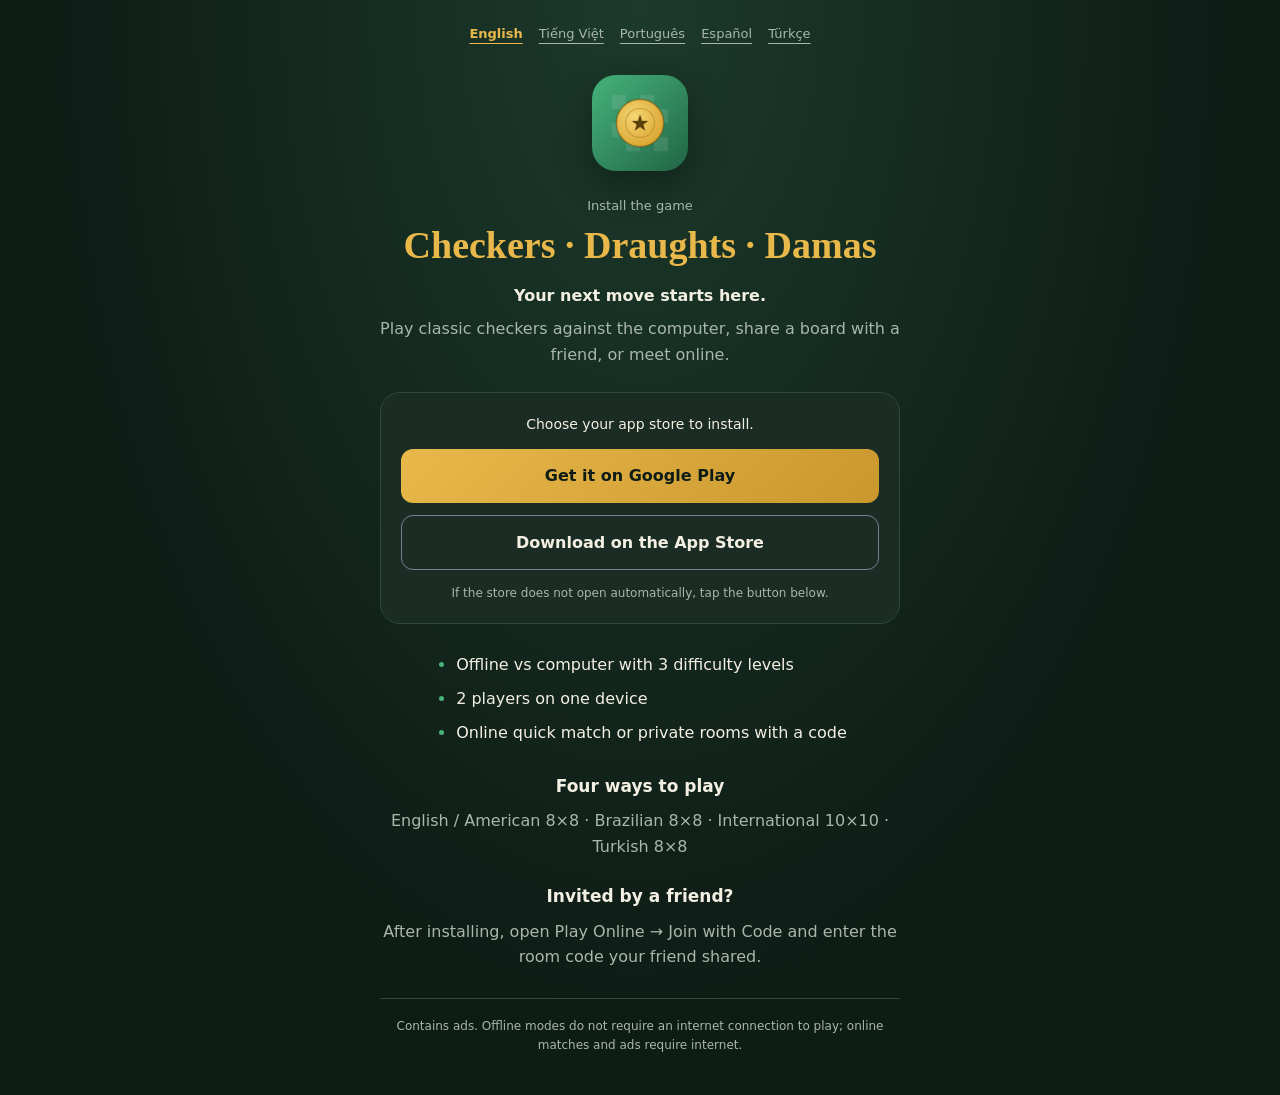
==== install_en.html @ a28c7830 "init" ====
<!doctype html>
<html lang="en">
<head>
    <meta charset="utf-8">
    <meta name="viewport" content="width=device-width, initial-scale=1, viewport-fit=cover">
    <meta name="theme-color" content="#0e1c16">
    <title>Checkers · Draughts · Damas — Install the game</title>
    <meta name="description" content="Play classic checkers against the computer, share a board with a friend, or meet online.">
    <meta property="og:title" content="Checkers · Draughts · Damas — Install the game">
    <meta property="og:description" content="Play classic checkers against the computer, share a board with a friend, or meet online.">
    <meta property="og:type" content="website">
    <meta name="twitter:card" content="summary">
    <link rel="icon" type="image/png" href="assets/icon.png">
    <link rel="stylesheet" href="assets/install.css">
    <link rel="alternate" hreflang="en" href="install_en.html">
    <link rel="alternate" hreflang="vi" href="install_vi.html">
    <link rel="alternate" hreflang="pt" href="install_pt.html">
    <link rel="alternate" hreflang="es" href="install_es.html">
    <link rel="alternate" hreflang="tr" href="install_tr.html">
</head>
<body>
<main class="wrap">
    <nav aria-label="Language"><a href="install_en.html" lang="en" hreflang="en" aria-current="page">English</a><a href="install_vi.html" lang="vi" hreflang="vi">Tiếng Việt</a><a href="install_pt.html" lang="pt" hreflang="pt">Português</a><a href="install_es.html" lang="es" hreflang="es">Español</a><a href="install_tr.html" lang="tr" hreflang="tr">Türkçe</a></nav>
    <img class="icon" src="assets/icon.png" width="96" height="96" alt="Checkers · Draughts · Damas">
    <p class="eyebrow">Install the game</p>
    <h1>Checkers · Draughts · Damas</h1>
    <p class="sub">Your next move starts here.</p>
    <p class="description">Play classic checkers against the computer, share a board with a friend, or meet online.</p>
    <div class="downloads">
        <p id="status" role="status">Choose your app store to install.</p>
        <a class="btn gplay" id="gplay" href="https://play.google.com/store/apps/details?id=com.egame.checkers&amp;hl=en">Get it on Google Play</a>
        <a class="btn astore" id="astore" href="https://apps.apple.com/app/id6820478701?l=en">Download on the App Store</a>
        <p class="hint">If the store does not open automatically, tap the button below.</p>
    </div>
    <section><ul><li>Offline vs computer with 3 difficulty levels</li><li>2 players on one device</li><li>Online quick match or private rooms with a code</li></ul></section>
    <section><h2>Four ways to play</h2><p>English / American 8×8 · Brazilian 8×8 · International 10×10 · Turkish 8×8</p></section>
    <section><h2>Invited by a friend?</h2><p>After installing, open Play Online → Join with Code and enter the room code your friend shared.</p></section>
    <footer>Contains ads. Offline modes do not require an internet connection to play; online matches and ads require internet.</footer>
</main>
<script>window.installMessages = {"opening": "Opening Google Play…", "fallback": "If the store does not open automatically, tap the button below.", "openingIOS": "Opening App Store…"};</script>
<script src="assets/install.js"></script>
</body>
</html>
---- assets/install.css ----
*{box-sizing:border-box}body{margin:0;min-height:100vh;padding:24px 18px 40px;background:radial-gradient(ellipse at top,#1c3a2b,#0e1c16 65%);color:#f4efe3;font:16px/1.6 system-ui,-apple-system,"Segoe UI",sans-serif;text-align:center}.wrap{max-width:520px;margin:auto}nav{display:flex;flex-wrap:wrap;justify-content:center;gap:8px 16px;margin-bottom:30px}nav a{color:#a9b6ac;font-size:13px;text-underline-offset:5px}nav a[aria-current]{color:#e9b84a;font-weight:700}.icon{border-radius:24px;box-shadow:0 12px 36px #0005}.eyebrow{color:#a9b6ac;font-size:13px;margin:18px 0 6px}h1{font-family:Georgia,serif;font-size:clamp(27px,6vw,38px);line-height:1.2;color:#e9b84a;margin:0}h2{font-size:17px;margin:0 0 8px}.sub{font-weight:700;margin:14px 0 8px}.description{color:#a9b6ac;margin:0 auto 24px}.downloads{padding:20px;background:#1a2c23;border:1px solid #2e4a3b;border-radius:20px}#status{margin:0 0 14px;font-size:14px}.btn{display:block;padding:14px 16px;border-radius:12px;font-weight:750;text-decoration:none;background:linear-gradient(135deg,#e9b84a,#c9972e);color:#0e1c16}.btn:hover{filter:brightness(1.08)}a:focus-visible{outline:3px solid #f4efe3;outline-offset:5px}.unavailable{font-size:14px;color:#a9b6ac;margin:14px 0}.hint{font-size:12px;color:#a9b6ac;margin:0}section{margin-top:24px}section p{color:#a9b6ac;margin:0}ul{display:inline-block;text-align:left;padding-left:23px;margin:0}li{padding:4px 0}li::marker{color:#46b37a}footer{margin-top:28px;padding-top:18px;border-top:1px solid #2e4a3b;font-size:12px;color:#a9b6ac}

.astore{margin-top:12px;background:transparent;color:inherit;border:1px solid #718096}.downloads .hint{margin-top:14px}
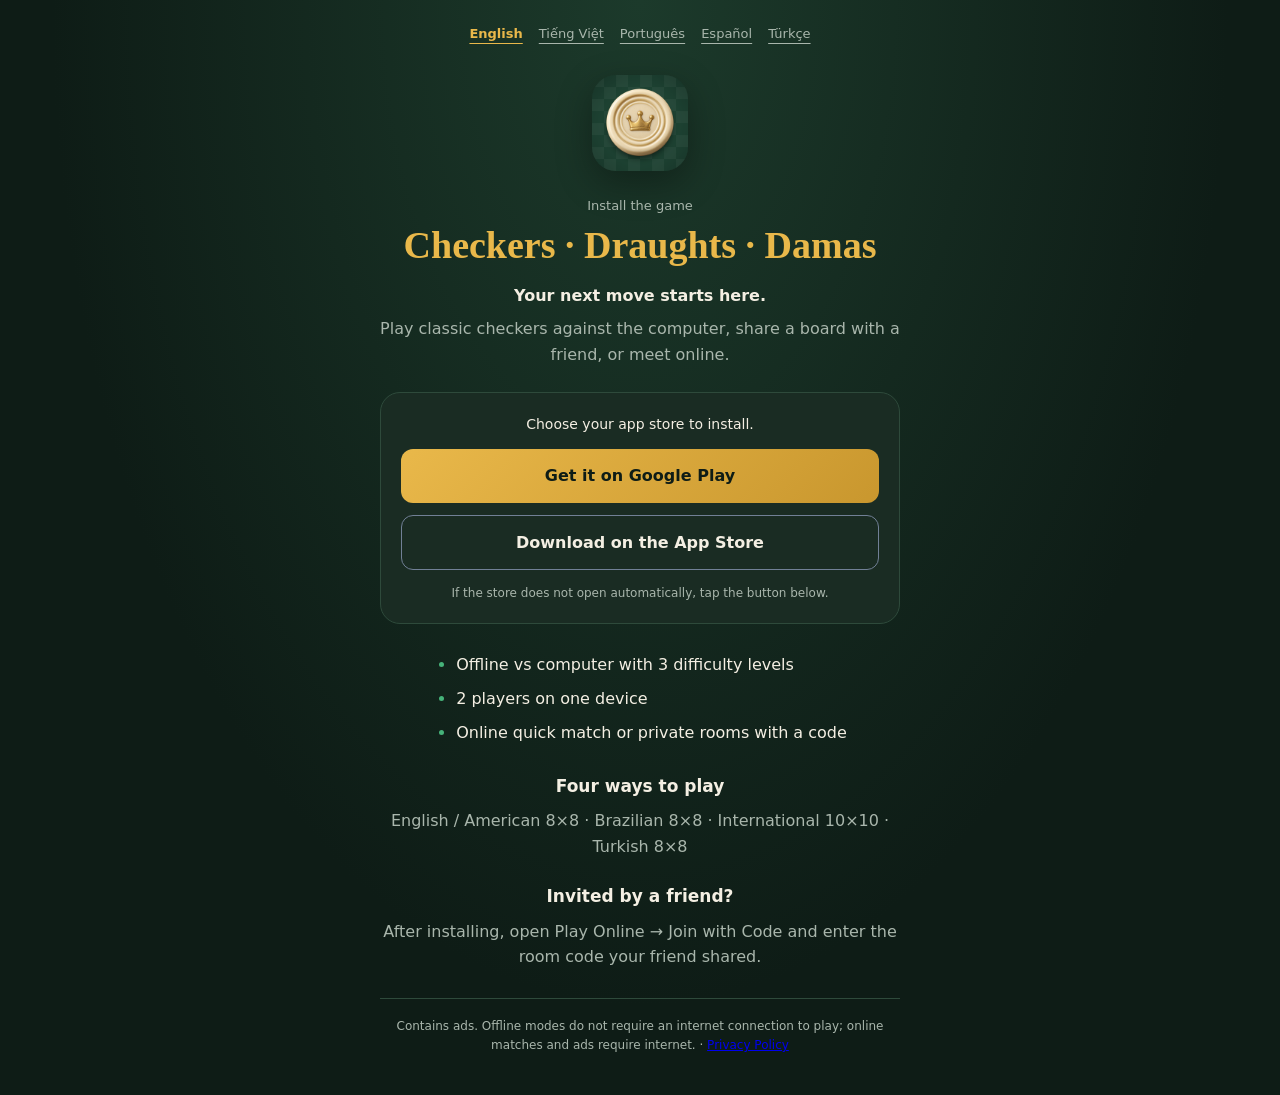
==== commit 4cb3904e: "Add privacy policy page and new app icon - privacy.html: Privacy Policy (EN, VI, PT, ES, TR) for Goo" ====
--- a/install_en.html
+++ b/install_en.html
@@ -35,7 +35,7 @@
     <section><ul><li>Offline vs computer with 3 difficulty levels</li><li>2 players on one device</li><li>Online quick match or private rooms with a code</li></ul></section>
     <section><h2>Four ways to play</h2><p>English / American 8×8 · Brazilian 8×8 · International 10×10 · Turkish 8×8</p></section>
     <section><h2>Invited by a friend?</h2><p>After installing, open Play Online → Join with Code and enter the room code your friend shared.</p></section>
-    <footer>Contains ads. Offline modes do not require an internet connection to play; online matches and ads require internet.</footer>
+    <footer>Contains ads. Offline modes do not require an internet connection to play; online matches and ads require internet. · <a href="privacy.html#en">Privacy Policy</a></footer>
 </main>
 <script>window.installMessages = {"opening": "Opening Google Play…", "fallback": "If the store does not open automatically, tap the button below.", "openingIOS": "Opening App Store…"};</script>
 <script src="assets/install.js"></script>
